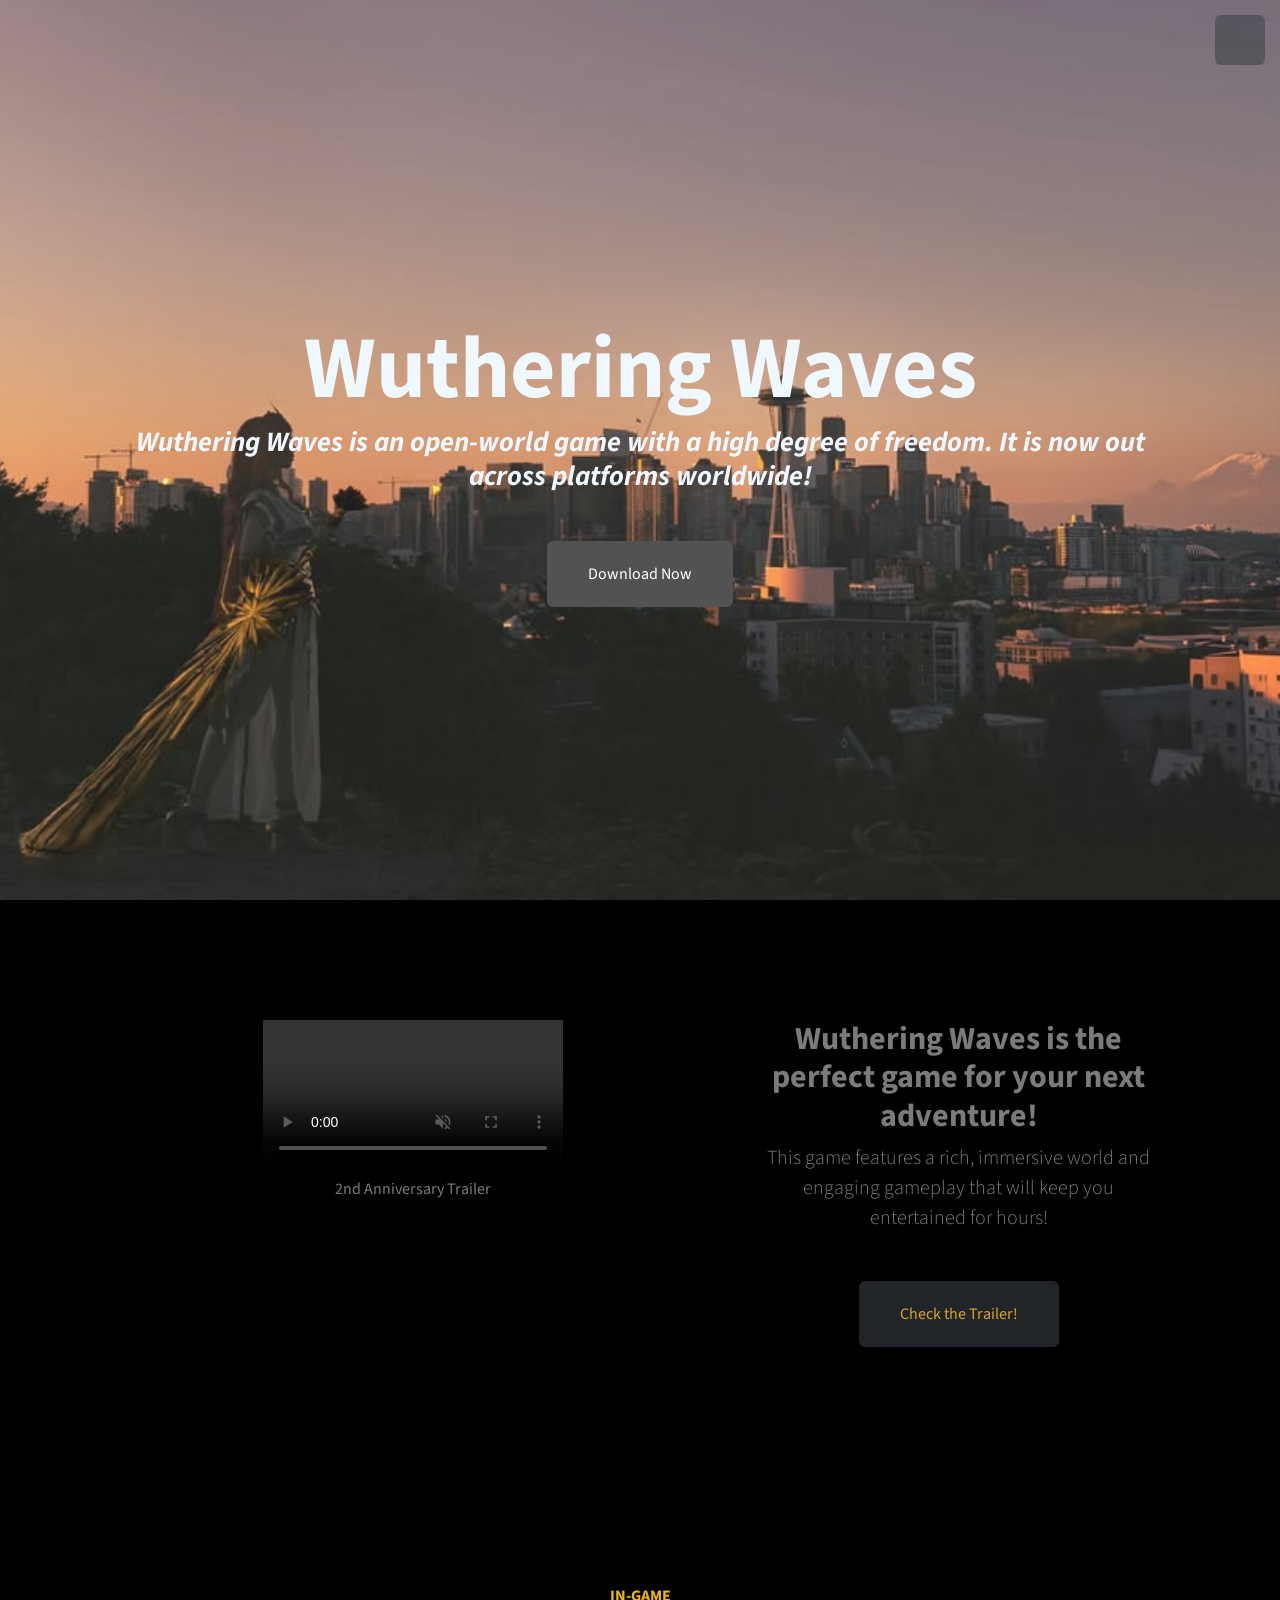
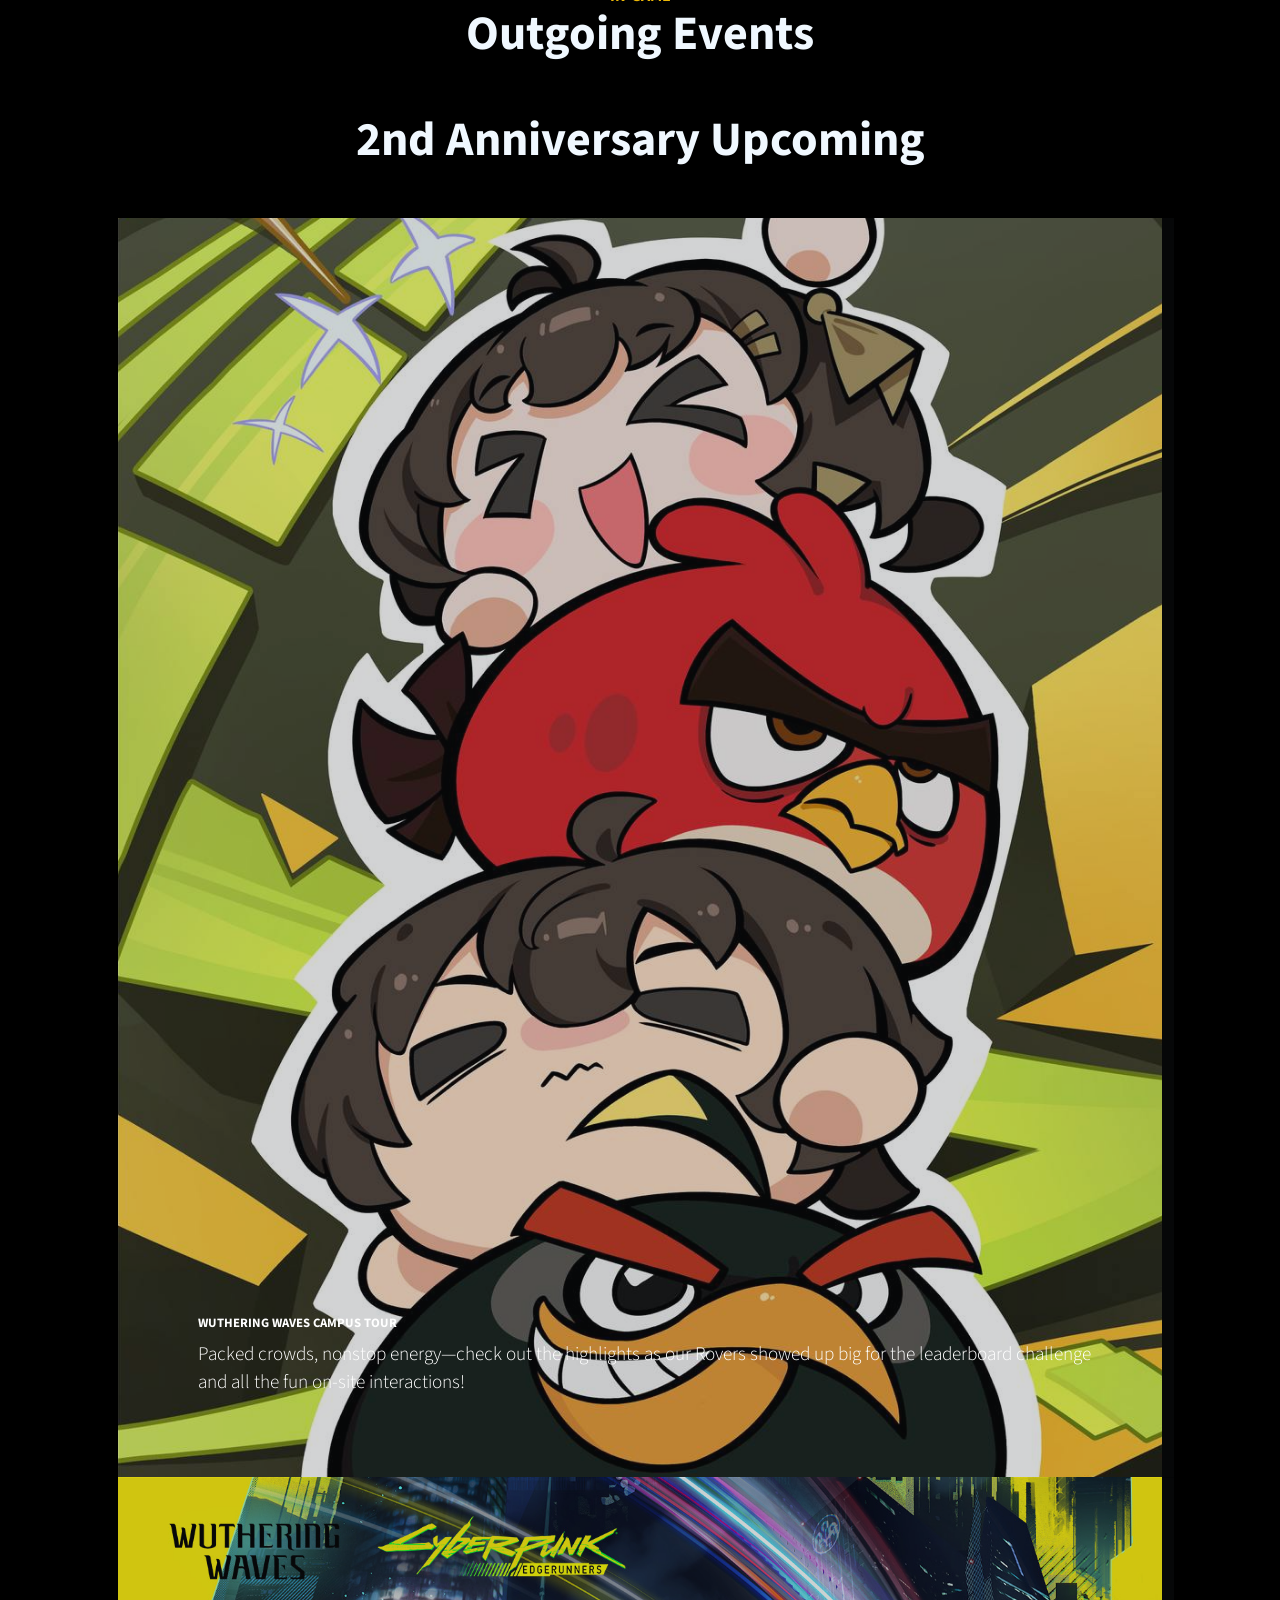
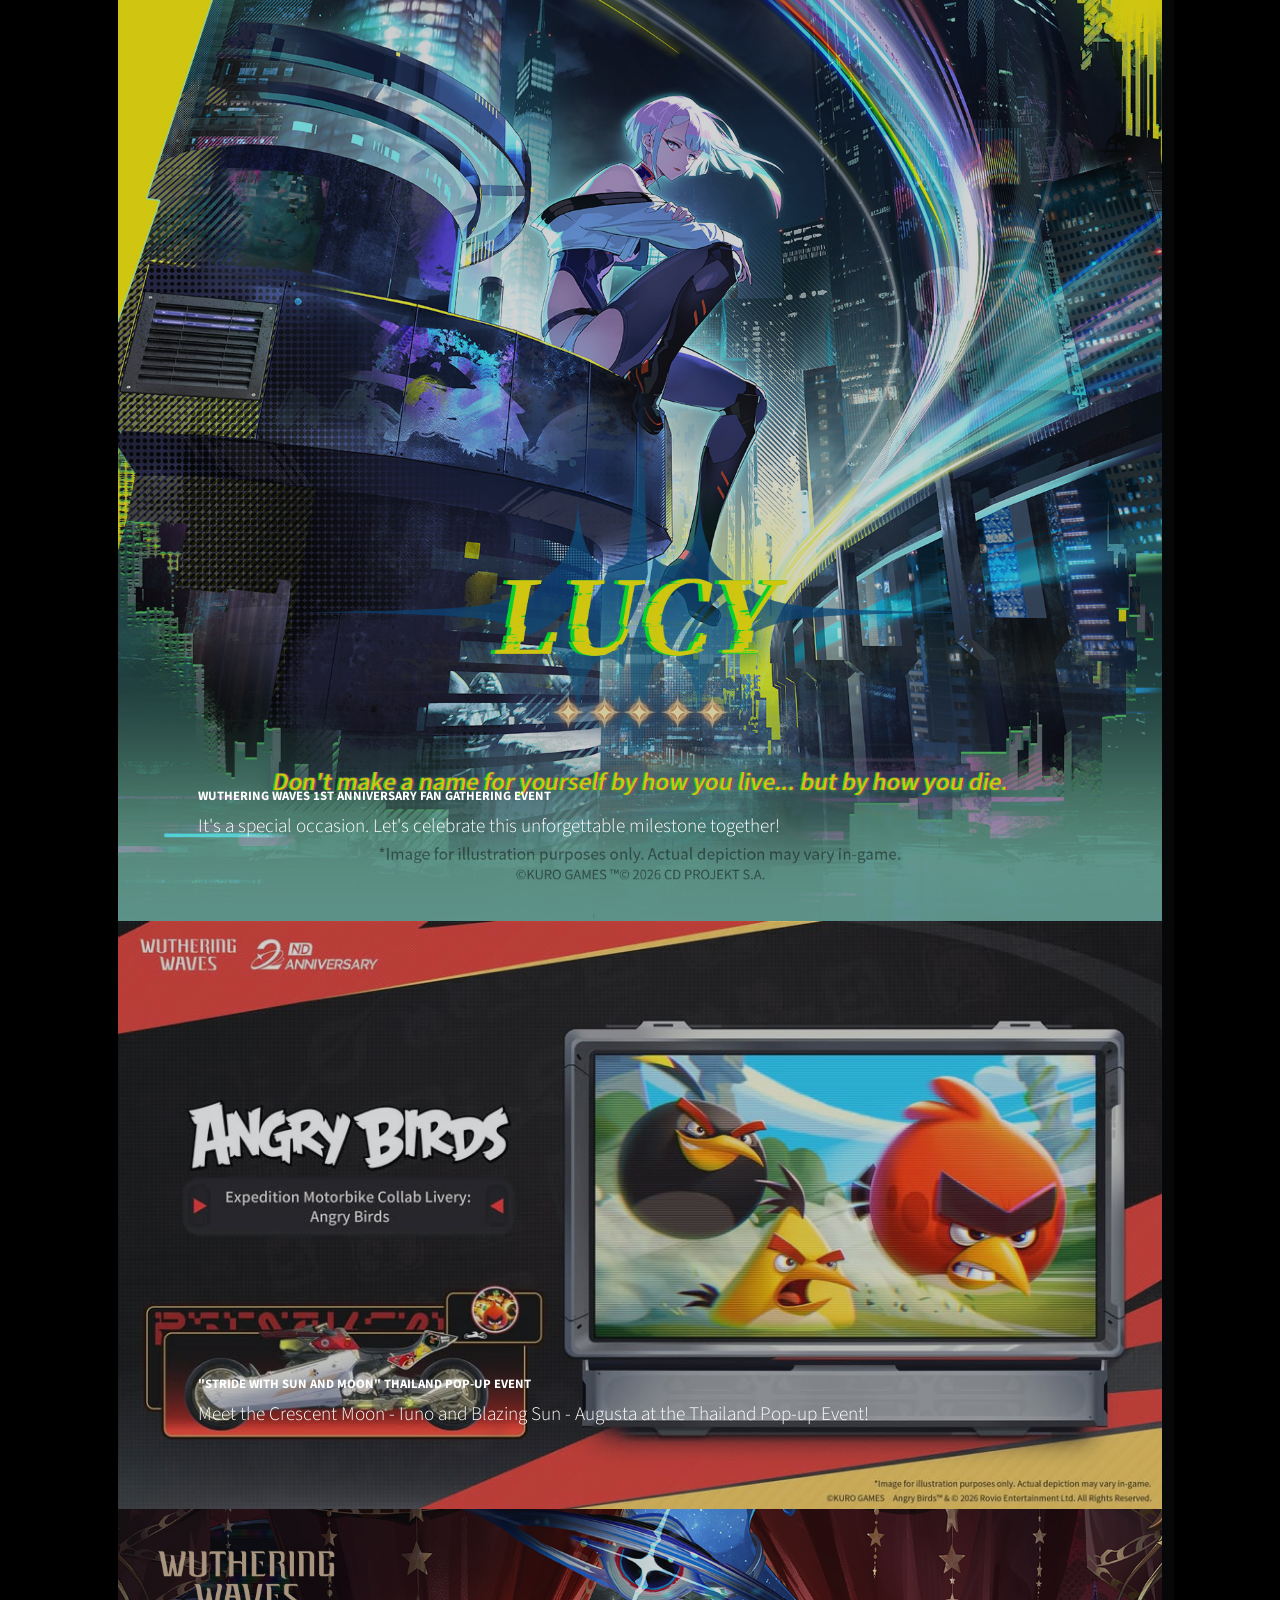
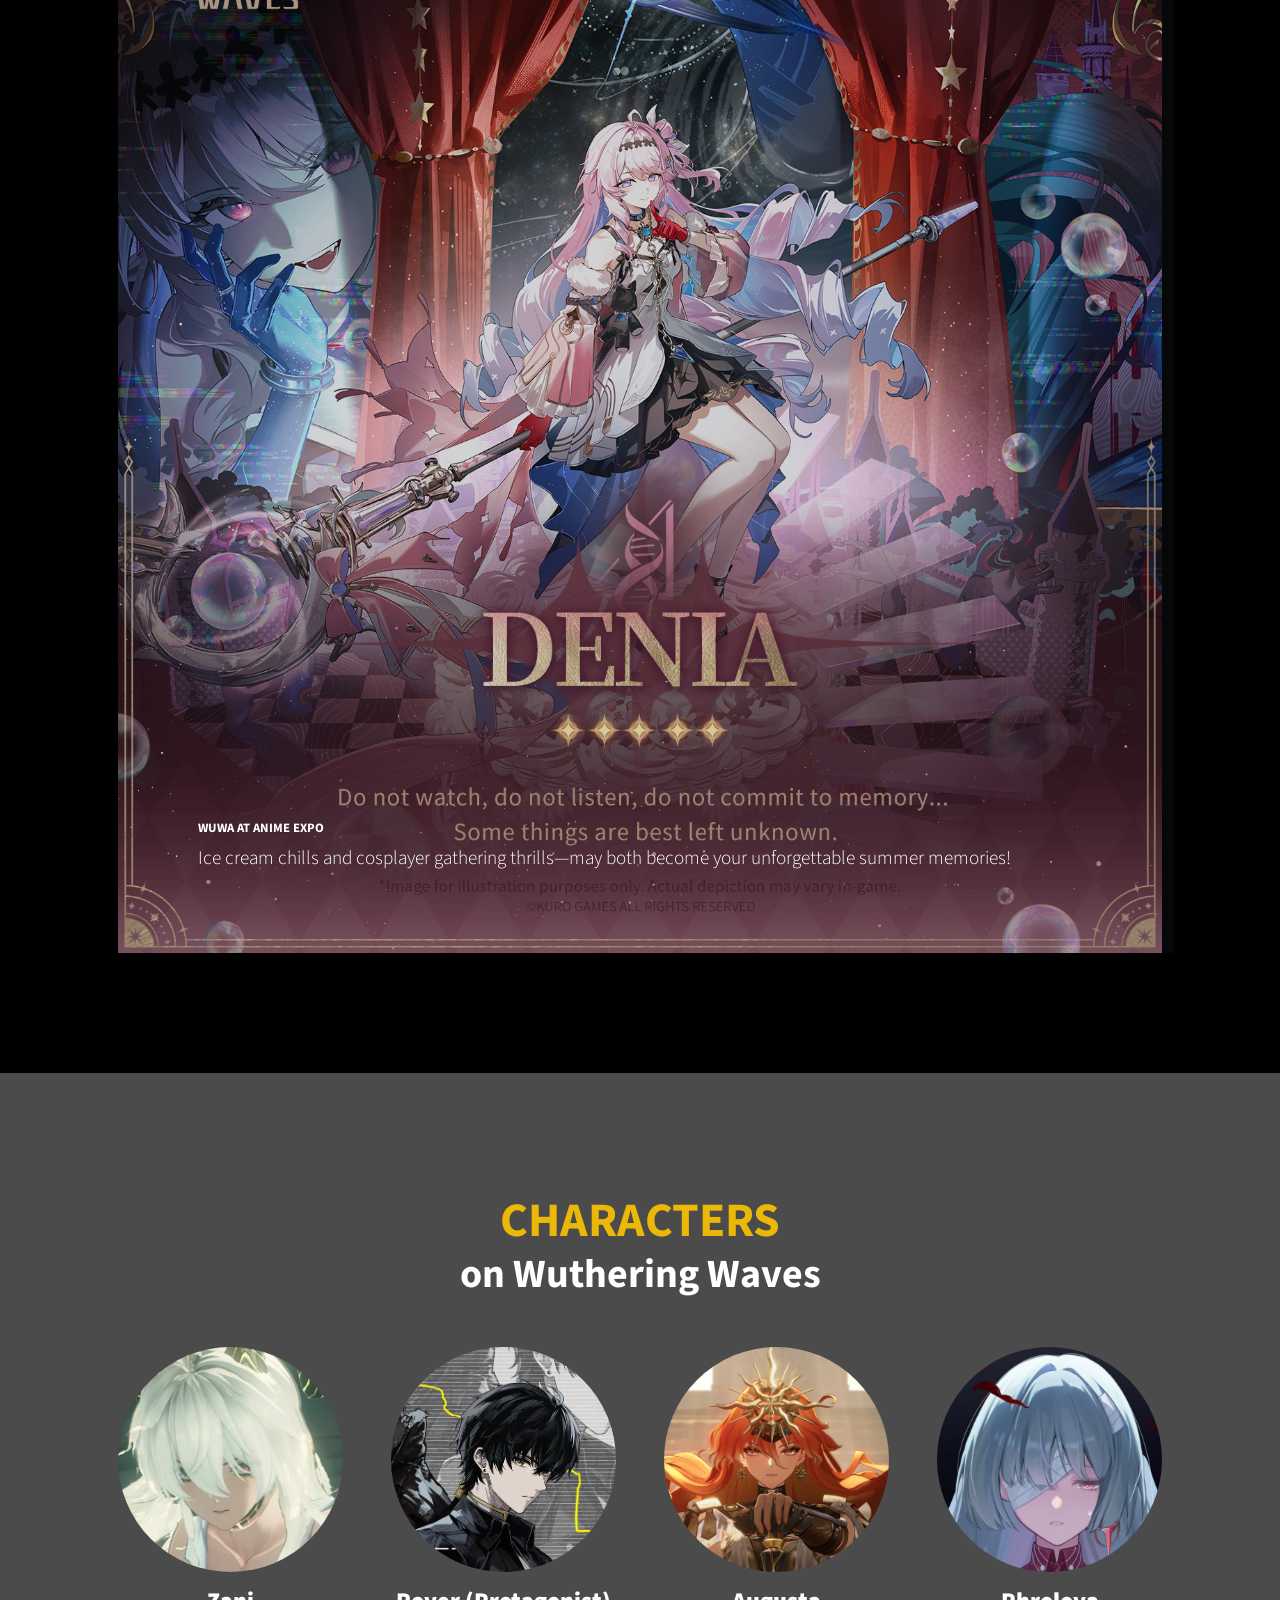
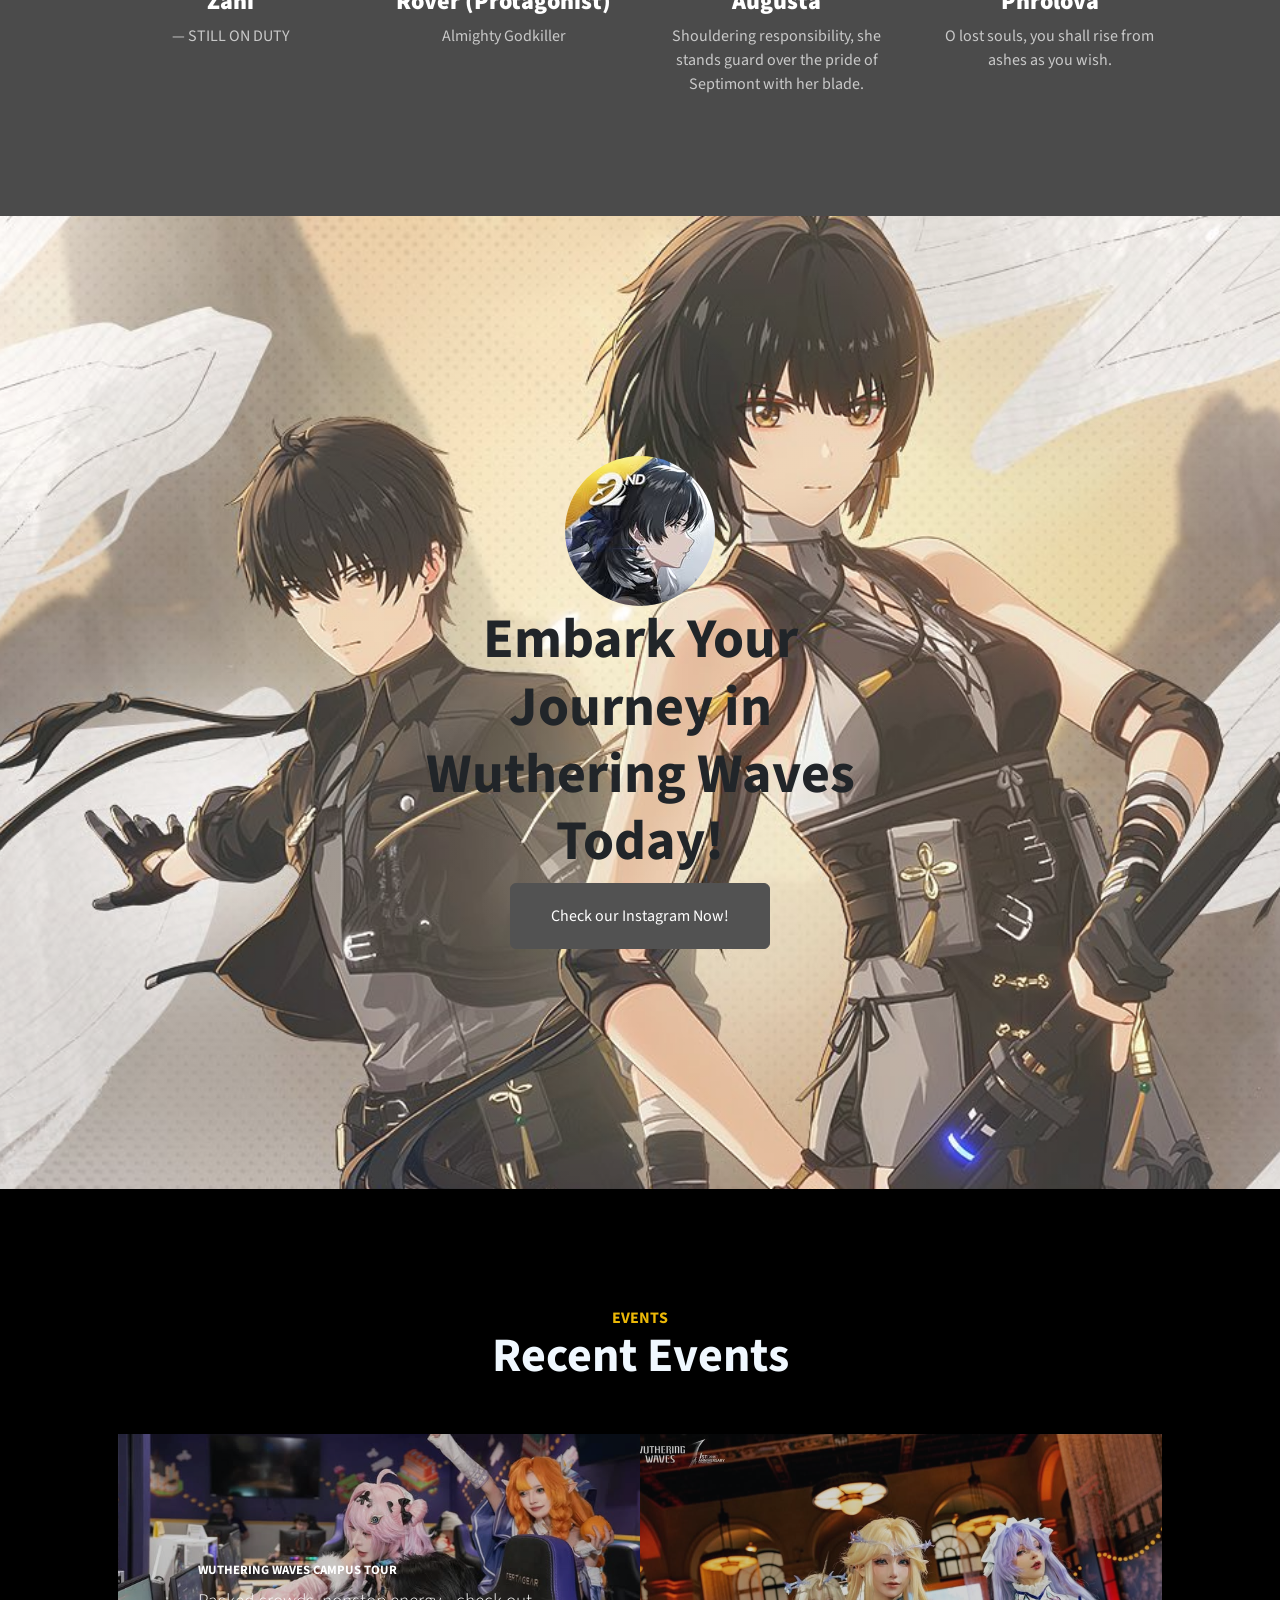
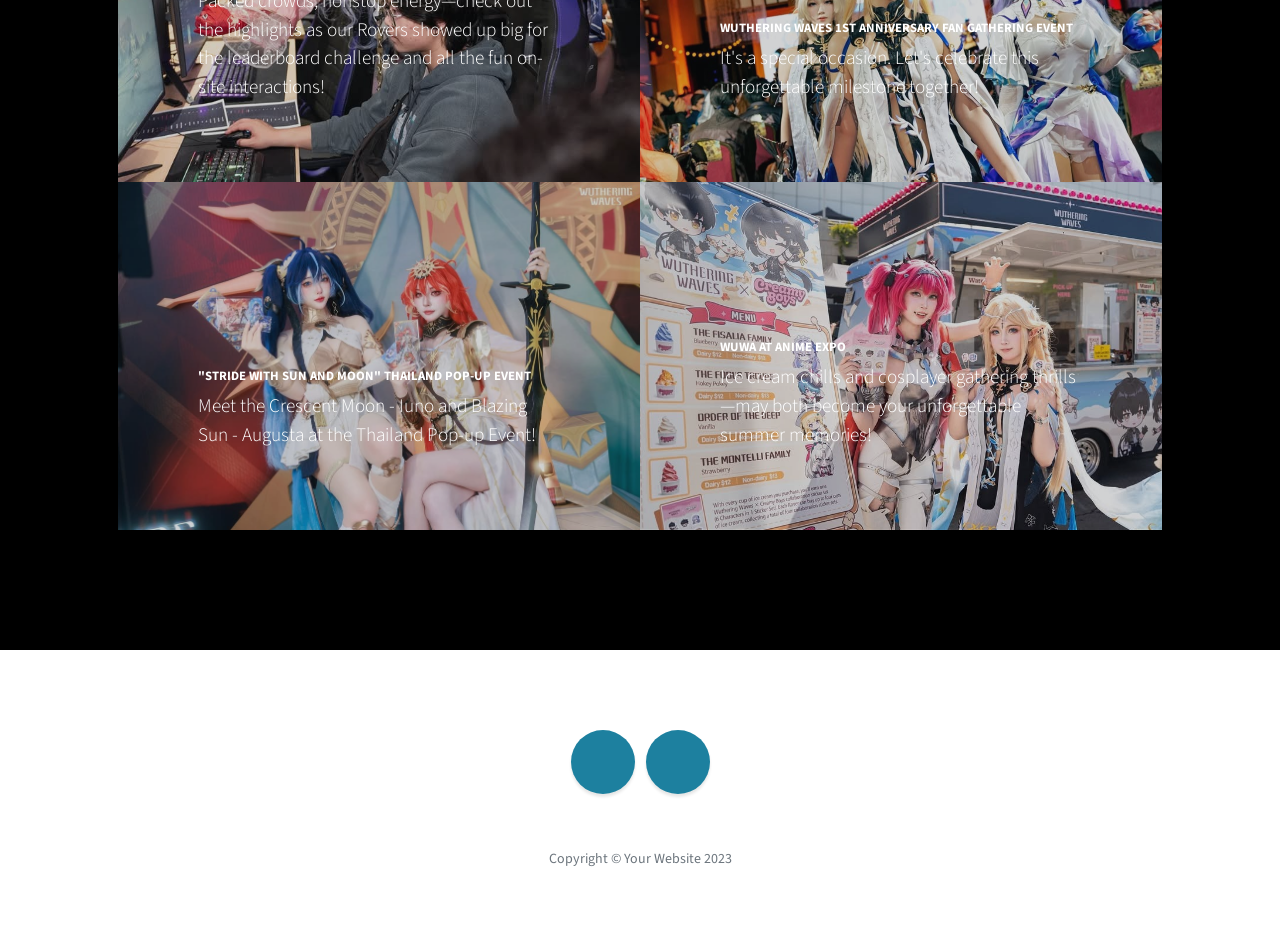
==== 5026241130.html @ b24f81ef "ETS" ====
<!DOCTYPE html>
<html lang="en">

<head>
    <meta charset="utf-8" />
    <meta name="viewport" content="width=device-width, initial-scale=1, shrink-to-fit=no" />
    <meta name="description" content="" />
    <meta name="author" content="" />
    <title>Wuthering Waves</title>
    <!-- Favicon-->
    <link rel="icon" type="image/x-icon" href="assets/wuwalogo.png" />
    <!-- Font Awesome icons (free version)-->
    <script src="https://use.fontawesome.com/releases/v6.3.0/js/all.js" crossorigin="anonymous"></script>
    <!-- Simple line icons-->
    <link href="https://cdnjs.cloudflare.com/ajax/libs/simple-line-icons/2.5.5/css/simple-line-icons.min.css"
        rel="stylesheet" />
    <!-- Google fonts-->
    <link href="https://fonts.googleapis.com/css?family=Source+Sans+Pro:300,400,700,300italic,400italic,700italic"
        rel="stylesheet" type="text/css" />
    <!-- Core theme CSS (includes Bootstrap)-->
    <link href="css/styles.css" rel="stylesheet" />



    <style>
        .about {
            background-color: black;
            background-size: cover;
            background-position: center;
            color: rgb(123, 123, 123);
        }

        .callout .video {
            position: absolute;
            top: 0;
            left: 0;
            width: 100%;
            height: 100%;
            object-fit: cover;
            z-index: -1;
        }

        .portfolio {
            background-color: #000000;
        }
    </style>
</head>

<body id="page-top">
    <!-- Navigation-->
    <a class="menu-toggle rounded" href="#"><i class="fas fa-bars"></i></a>
    <nav id="sidebar-wrapper">
        <ul class="sidebar-nav">
            <li class="sidebar-brand"><a href="#page-top">Wuthering Waves</a></li>
            <li class="sidebar-nav-item"><a href="#page-top">Home</a></li>
            <li class="sidebar-nav-item"><a href="#about">About</a></li>
            <li class="sidebar-nav-item"><a href="#In-game Events">In-game Events</a></li>
            <li class="sidebar-nav-item"><a href="#services">Features</a></li>
            <li class="sidebar-nav-item"><a href="#portfolio">Events</a></li>
        </ul>
    </nav>
    <!-- Header-->
    <header class="masthead d-flex align-items-center">
        <div class="container px-4 px-lg-5 text-center">
            <img src="" alt="">
            <h1 style="color: aliceblue;" class="mb-1">Wuthering Waves</h1>
            <h3 style="color: aliceblue;" class="mb-5"><em>Wuthering Waves is an open-world game with a high degree of
                    freedom. It is now out across platforms worldwide!</em></h3>
            <a class="btn btn-primary btn-xl"
                href="https://l.instagram.com/?u=https%3A%2F%2Fwutheringwaves.onelink.me%2Fjkoc%2F8ut7eh8n%3Futm_source%3Dig%26utm_medium%3Dsocial%26utm_content%3Dlink_in_bio%26fbclid%3DPAZXh0bgNhZW0CMTEAc3J0YwZhcHBfaWQMMjU2MjgxMDQwNTU4AAGnBydk31xczdR717EZ4qijcas32HeY1B_1ymWIpaMuM-SHBSJW3GdJ2B0hKDo_aem_ad8-l5vXscjBgfx8Y7t6dg&e=AUBuXj905e6LUJ9dcWQ500gN7uJkdTm82kaCDkorhwYMZNV3jaDgmDv_RtRrsZ-RBbnokjOgb_ry3w-u8RTlLiOdqI13VzvwRHk9MPpI3A">Download
                Now</a>
        </div>
    </header>
    <!-- About-->
    <section class="about content-section" id="about">
        <div class="container px-4 px-lg-5 text-center">
            <div class="row gx-4 gx-lg-5 justify-content-center">
                <div class="col-md-7">
                    <video class="img-fluid" src="assets/video/about-video.mp4" controls autoplay loop muted></video>
                    <p>2nd Anniversary Trailer</p>
                </div>
                <div class="col-lg-5">
                    <h2>Wuthering Waves is the perfect game for your next adventure!</h2>
                    <p class="lead mb-5">
                        This game features a rich, immersive world and engaging gameplay that will keep you entertained
                        for hours!
                    </p>
                    <a style="color: goldenrod;" class="btn btn-dark btn-xl"
                        href="https://www.instagram.com/wuthering_waves/reel/DXO4pl8DQo5/">Check the Trailer!</a>
                </div>
                <div></div>
            </div>
        </div>
    </section>
    <!-- Portfolio-->
    <section class="portfolio content-section" id="In-game Events">
        <div class="container px-4 px-lg-5">
            <div class="content-section-heading text-center">
                <h3 class="text-secondary mb-0">In-game</h3>
                <h2 style="color: aliceblue;" class="mb-5">Outgoing Events</h2>

                <h2 style="color: aliceblue;" class="mb-5">2nd Anniversary Upcoming</h2>
            </div>
            <div class="row gy-6">
                <a class="portfolio-item" href="https://www.instagram.com/wuthering_waves/">
                    <div class="caption">
                        <div class="caption-content">
                            <div class="h2">Wuthering Waves Campus Tour</div>
                            <p class="mb-0">Packed crowds, nonstop energy—check out the highlights as our Rovers
                                showed up big for the leaderboard challenge and all the fun on-site interactions!
                            </p>
                        </div>
                    </div>
                    <img class="img-fluid" src="assets/img/portfolio/portfolio-6.jpg" alt="..." />
                </a>

                <a class="portfolio-item" href="https://www.instagram.com/wuthering_waves/">
                    <div class="caption">
                        <div class="caption-content">
                            <div class="h2">Wuthering Waves 1st Anniversary Fan Gathering Event</div>
                            <p class="mb-0">It's a special occasion. Let's celebrate this unforgettable milestone
                                together!</p>
                        </div>
                    </div>
                    <img class="img-fluid" src="assets/img/portfolio/portfolio-7.jpg" alt="..." />
                </a>

                <a class="portfolio-item" href="https://www.instagram.com/wuthering_waves/">
                    <div class="caption">
                        <div class="caption-content">
                            <div class="h2">"Stride with Sun and Moon" Thailand Pop-up Event</div>
                            <p class="mb-0">Meet the Crescent Moon - Iuno and Blazing Sun - Augusta at the Thailand
                                Pop-up Event!</p>
                        </div>
                    </div>
                    <img class="img-fluid" src="assets/img/portfolio/portfolio-8.jpg" alt="..." />
                </a>

                <a class="portfolio-item" href="https://www.instagram.com/wuthering_waves/">
                    <div class="caption">
                        <div class="caption-content">
                            <div class="h2">Wuwa at Anime Expo</div>
                            <p class="mb-0">Ice cream chills and cosplayer gathering thrills—may both become your
                                unforgettable summer memories!</p>
                        </div>
                    </div>
                    <img class="img-fluid" src="assets/img/portfolio/portfolio-9.jpg" alt="..." />
                </a>

            </div>
        </div>
    </section>
    <!-- Services-->
    <section class="content-section bg-primary text-white text-center" id="services">
        <div class="container px-4 px-lg-5">
            <div class="content-section-heading">
                <h2 class="text-secondary mb-0">CHARACTERS</h3>
                    <h1 class="mb-5">on Wuthering Waves
                </h2>
            </div>
            <div class="row gx-4 gx-lg-5">
                <div class="col-lg-3 col-md-6 mb-5 mb-lg-0">
                    <img src="assets/img/service-1.png" alt="Vast Open World"
                        class="img-fluid rounded-circle mx-auto mb-3">
                    <h4><strong>Zani</strong></h4>
                    <p class="text-faded mb-0">— STILL ON DUTY</p>
                </div>
                <div class="col-lg-3 col-md-6 mb-5 mb-lg-0">
                    <img src="assets/img/service-2.jpg" alt="Redesigned" class="img-fluid rounded-circle mx-auto mb-3">
                    <h4><strong>Rover (Protagonist)</strong></h4>
                    <p class="text-faded mb-0">Almighty Godkiller</p>
                </div>
                <div class="col-lg-3 col-md-6 mb-5 mb-md-0">
                    <img src="assets/img/service-3.jpg" alt="Favorited" class="img-fluid rounded-circle mx-auto mb-3">
                    <h4><strong>Augusta</strong></h4>
                    <p class="text-faded mb-0">
                        Shouldering responsibility, she stands guard over the pride of Septimont with her blade.
                    </p>
                </div>
                <div class="col-lg-3 col-md-6">
                    <img src="assets/img/service-4.jpg" alt="Favorited" class="img-fluid rounded-circle mx-auto mb-3">
                    <h4><strong>Phrolova</strong></h4>
                    <p class="text-faded mb-0">O lost souls, you shall rise from ashes as you wish.</p>
                </div>
            </div>
        </div>
    </section>
    <!-- Callout-->
    <section class="callout">
        <div class="container px-4 px-lg-5 text-center">
            <div class="row-8 gx-4 gx-lg-5 justify-content-center">
                <img class="img-fluid rounded-circle" src="assets\img\wuwalogo.png" alt="">

                <h2 class="mx-auto">
                    Embark Your Journey in Wuthering Waves Today!
                </h2>
                <a class="btn btn-primary btn-xl" href="https://www.instagram.com/wuthering_waves/">Check our Instagram
                    Now!</a>
            </div>

        </div>
    </section>
    <!-- Portfolio-->
    <section class="portfolio content-section" id="portfolio">
        <div class="container px-4 px-lg-5">
            <div class="content-section-heading text-center">
                <h3 class="text-secondary mb-0">EVENTs</h3>
                <h2 style="color: aliceblue;" class="mb-5">Recent Events</h2>
            </div>
            <div class="row gx-0">
                <div class="col-lg-6">
                    <a class="portfolio-item" href="#!">
                        <div class="caption">
                            <div class="caption-content">
                                <div class="h2">Wuthering Waves Campus Tour</div>
                                <p class="mb-0">Packed crowds, nonstop energy—check out the highlights as our Rovers
                                    showed up big for the leaderboard challenge and all the fun on-site interactions!
                                </p>
                            </div>
                        </div>
                        <img class="img-fluid" src="assets/img/portfolio/portfolio-5.jpg" alt="..." />
                    </a>
                </div>
                <div class="col-lg-6">
                    <a class="portfolio-item" href="#!">
                        <div class="caption">
                            <div class="caption-content">
                                <div class="h2">Wuthering Waves 1st Anniversary Fan Gathering Event</div>
                                <p class="mb-0">It's a special occasion. Let's celebrate this unforgettable milestone
                                    together!</p>
                            </div>
                        </div>
                        <img class="img-fluid" src="assets/img/portfolio/portfolio-2.jpg" alt="..." />
                    </a>
                </div>
                <div class="col-lg-6">
                    <a class="portfolio-item" href="#!">
                        <div class="caption">
                            <div class="caption-content">
                                <div class="h2">"Stride with Sun and Moon" Thailand Pop-up Event</div>
                                <p class="mb-0">Meet the Crescent Moon - Iuno and Blazing Sun - Augusta at the Thailand
                                    Pop-up Event!</p>
                            </div>
                        </div>
                        <img class="img-fluid" src="assets/img/portfolio/portfolio-3.jpg" alt="..." />
                    </a>
                </div>
                <div class="col-lg-6">
                    <a class="portfolio-item" href="#!">
                        <div class="caption">
                            <div class="caption-content">
                                <div class="h2">Wuwa at Anime Expo</div>
                                <p class="mb-0">Ice cream chills and cosplayer gathering thrills—may both become your
                                    unforgettable summer memories!</p>
                            </div>
                        </div>
                        <img class="img-fluid" src="assets/img/portfolio/portfolio-4.jpg" alt="..." />
                    </a>
                </div>
            </div>
        </div>
    </section>

    <!-- Footer-->
    <footer class="footer text-center">
        <div class="container px-4 px-lg-5">
            <ul class="list-inline mb-5">
                <li class="list-inline-item">
                    <a class="social-link rounded-circle text-white mr-3" href="#!"><i
                            class="icon-social-youtube"></i></a>
                </li>
                <li class="list-inline-item">
                    <a class="social-link rounded-circle text-white mr-3" href="#!"><i
                            class="icon-social-instagram"></i></a>
                </li>
            </ul>
            <p class="text-muted small mb-0">Copyright &copy; Your Website 2023</p>
        </div>
    </footer>
    <!-- Scroll to Top Button-->
    <a class="scroll-to-top rounded" href="#page-top"><i class="fas fa-angle-up"></i></a>
    <!-- Bootstrap core JS-->
    <script src="https://cdn.jsdelivr.net/npm/bootstrap@5.2.3/dist/js/bootstrap.bundle.min.js"></script>
    <!-- Core theme JS-->
    <script src="js/scripts.js"></script>
</body>

</html>
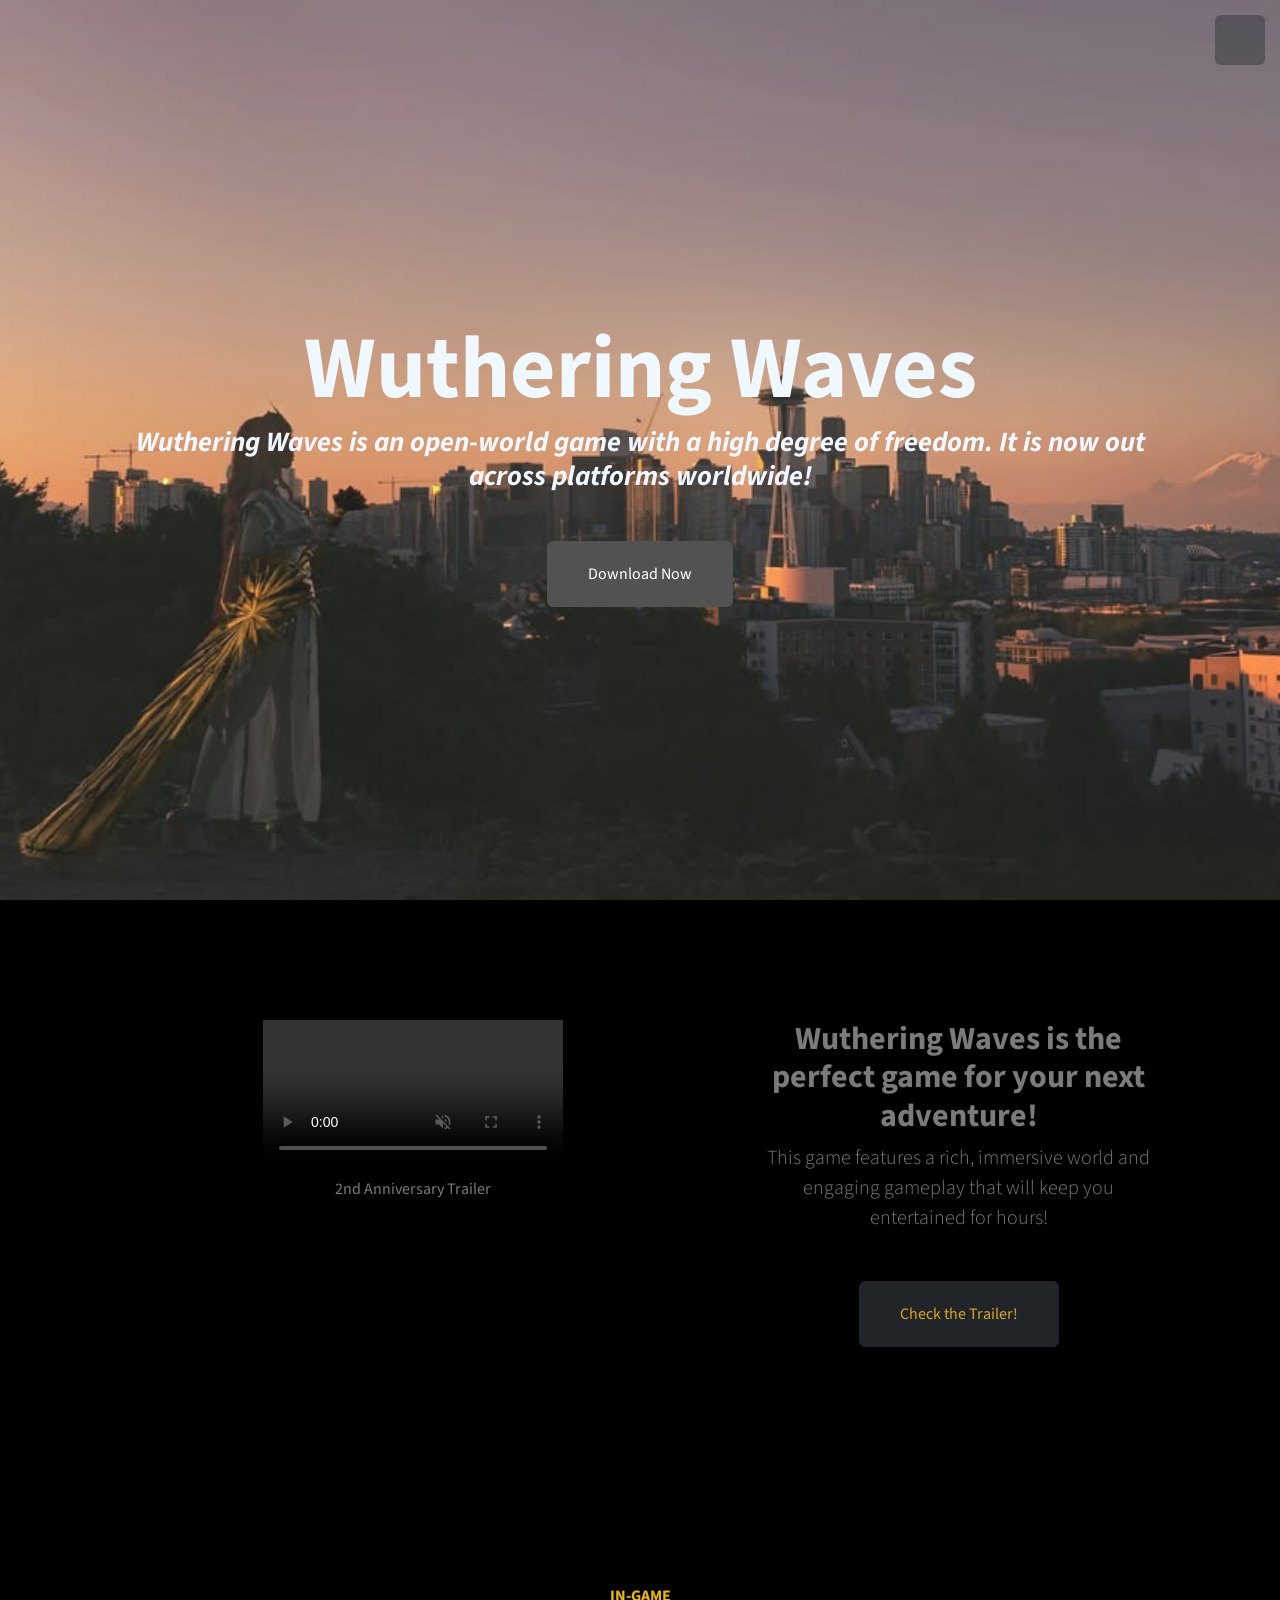
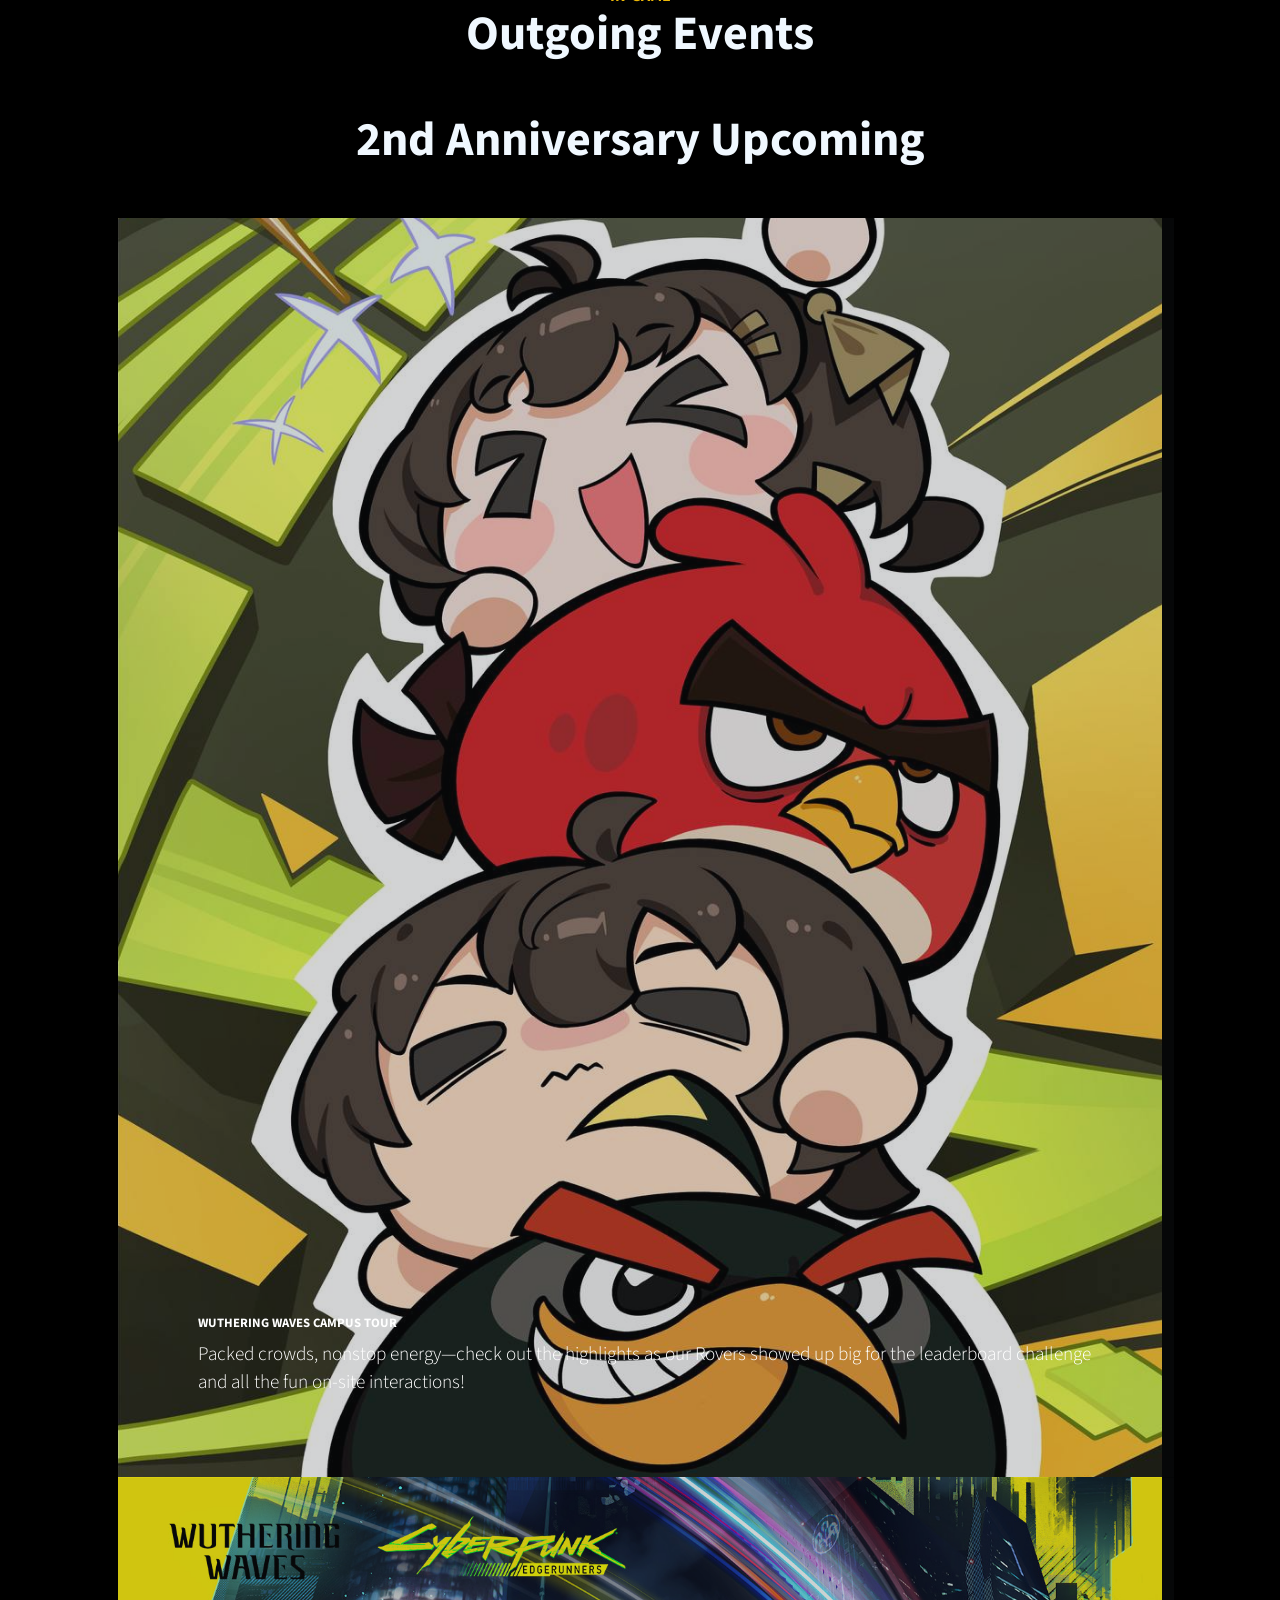
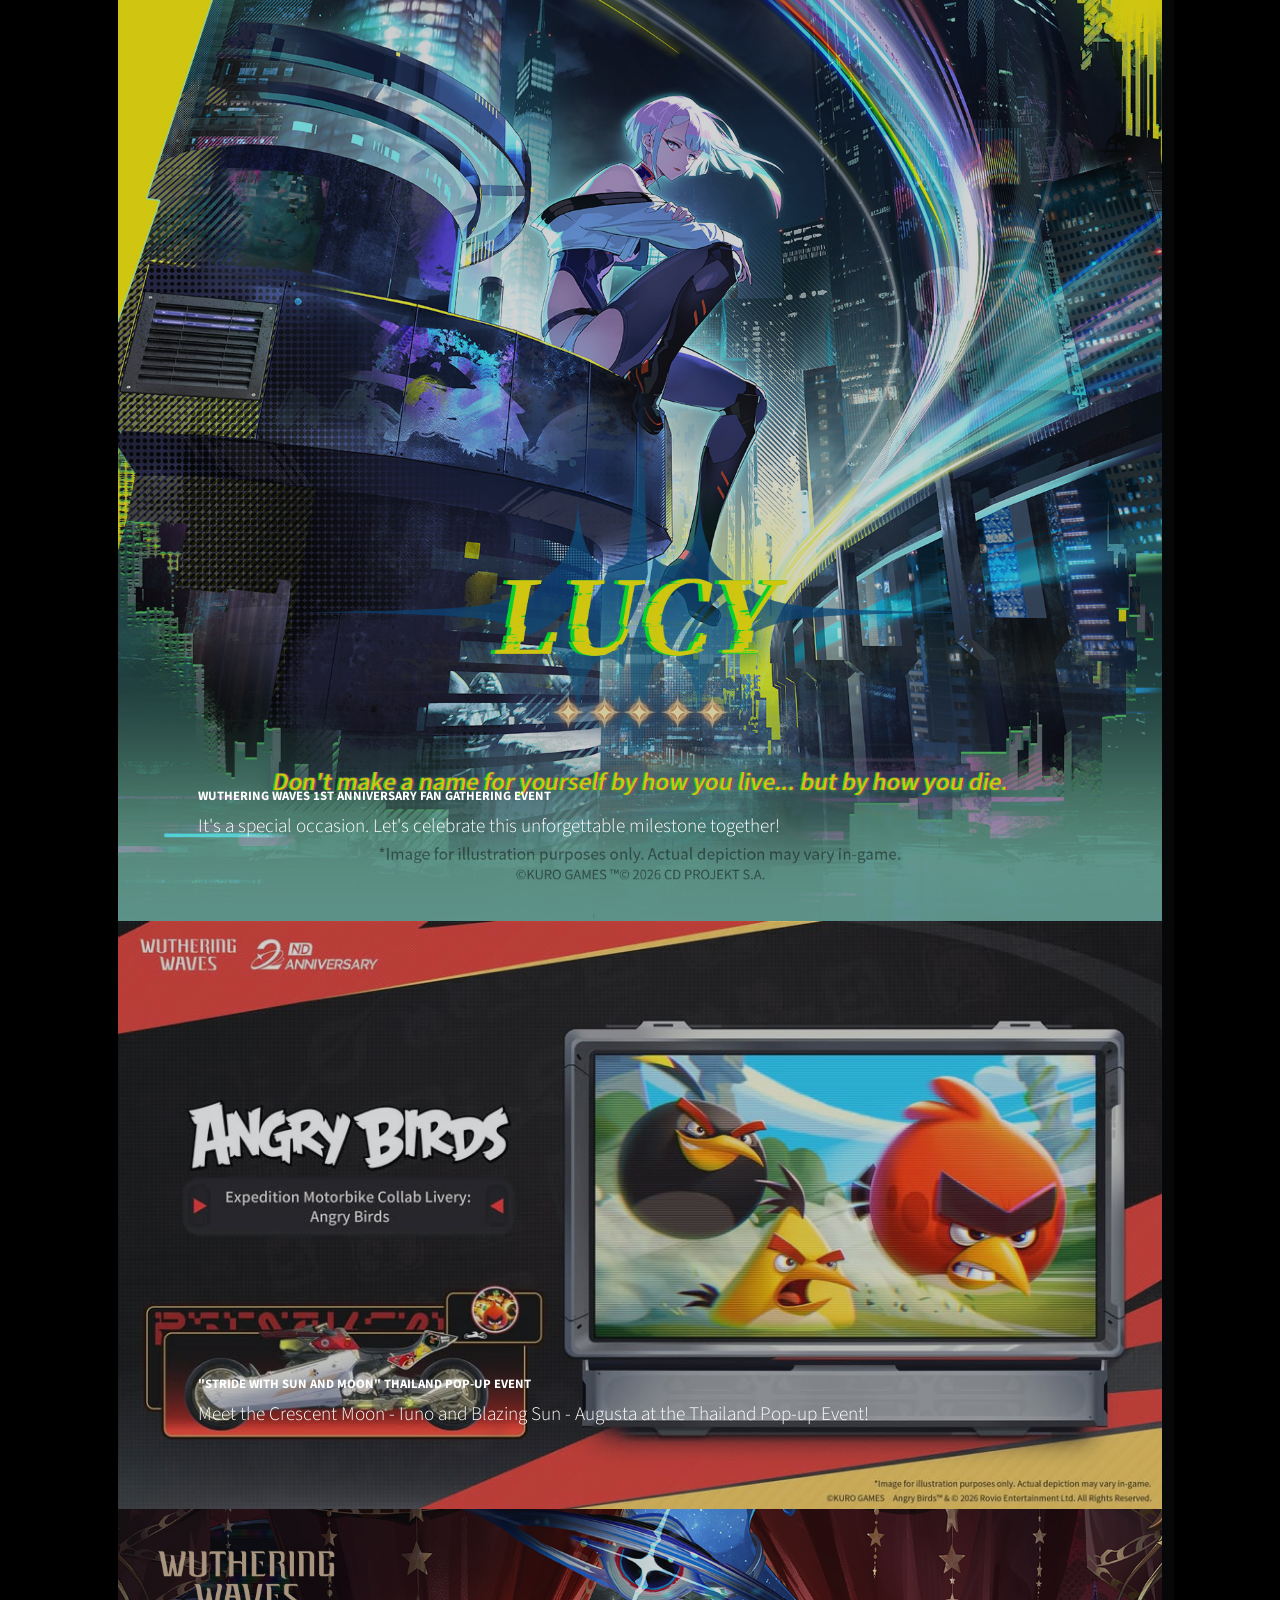
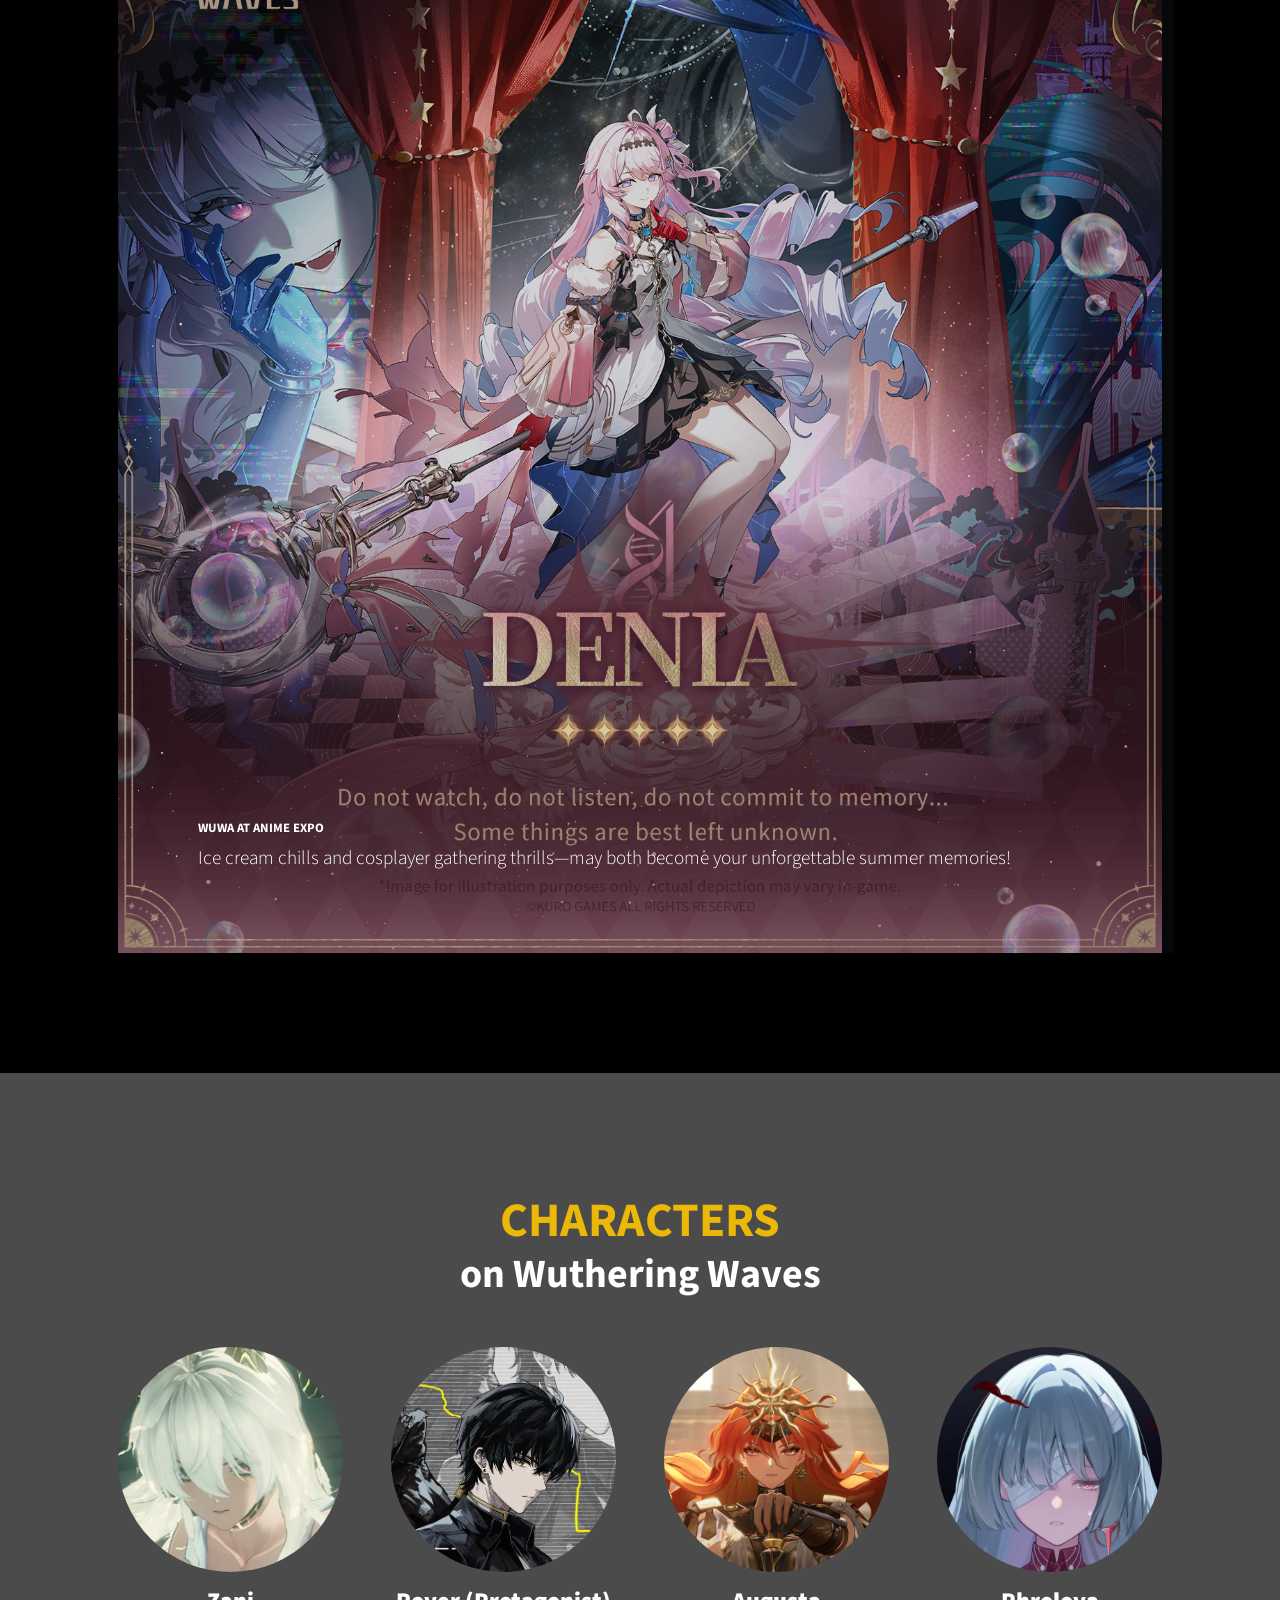
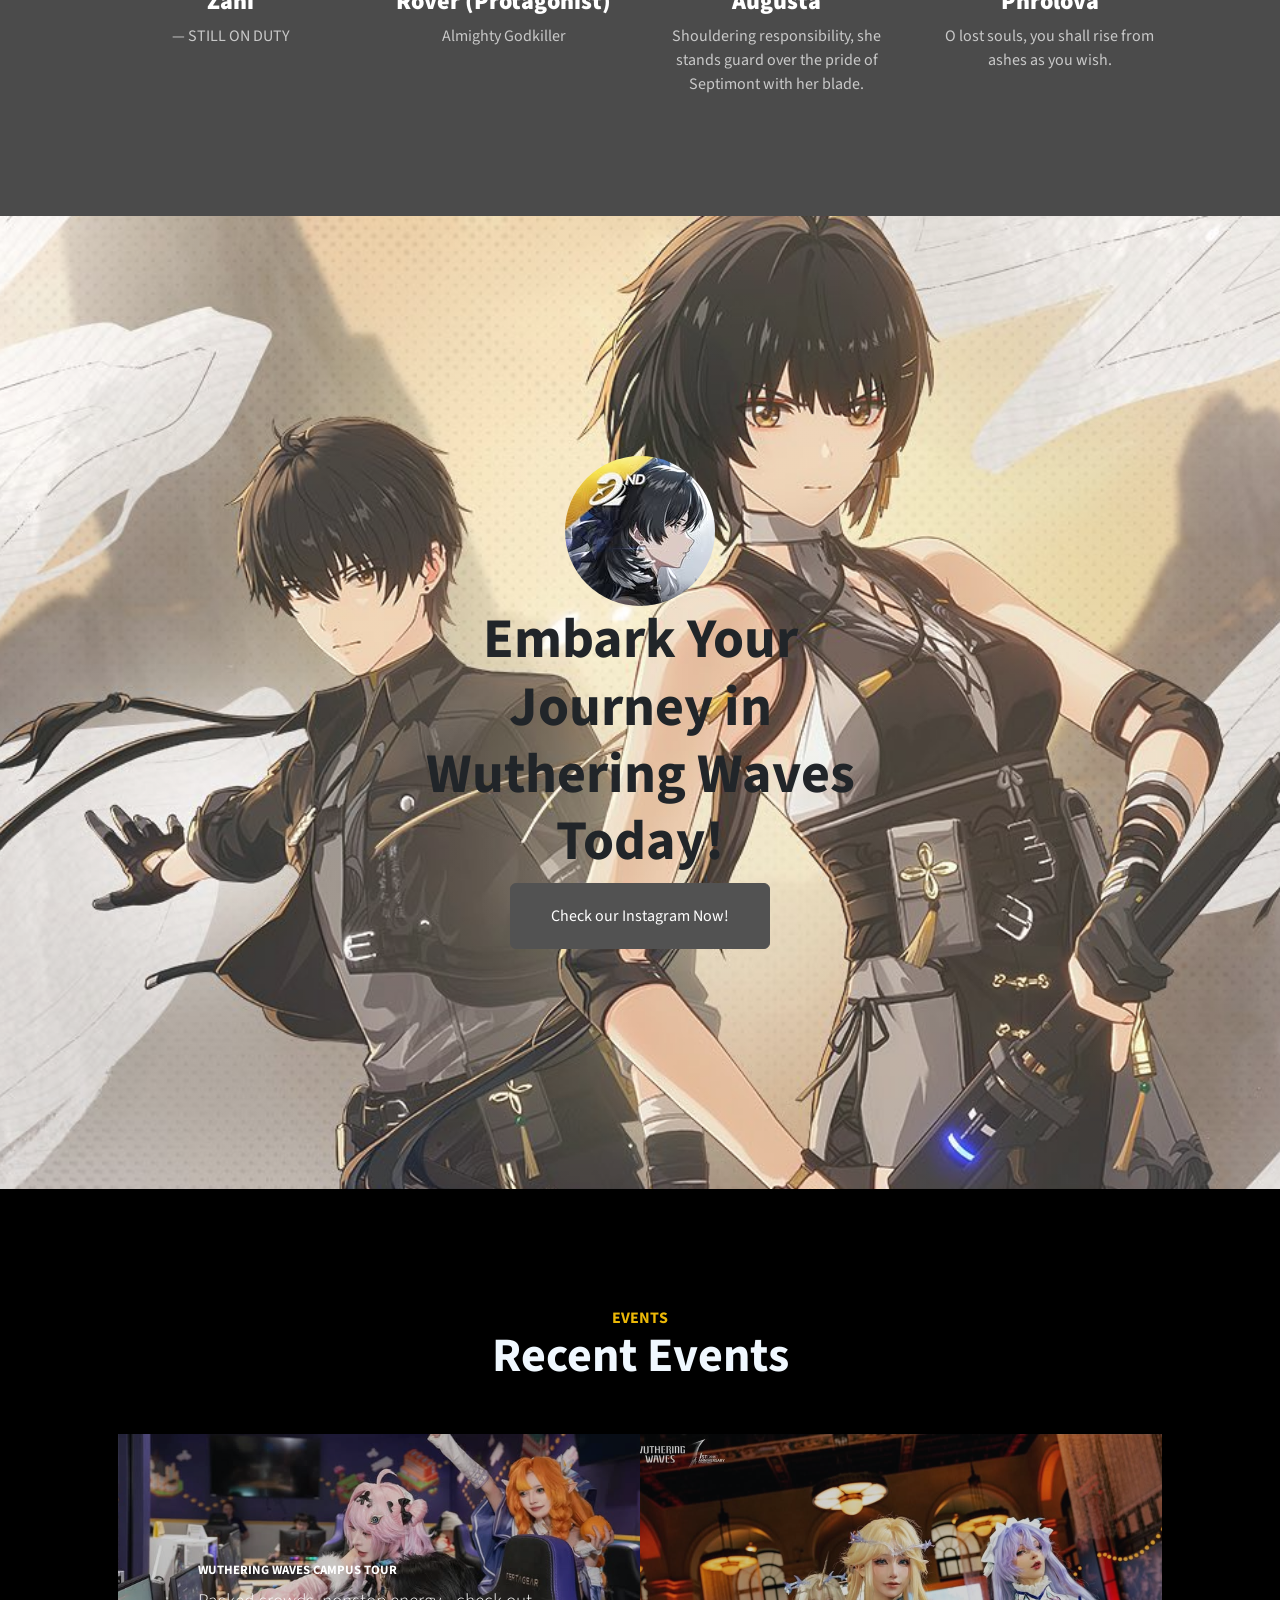
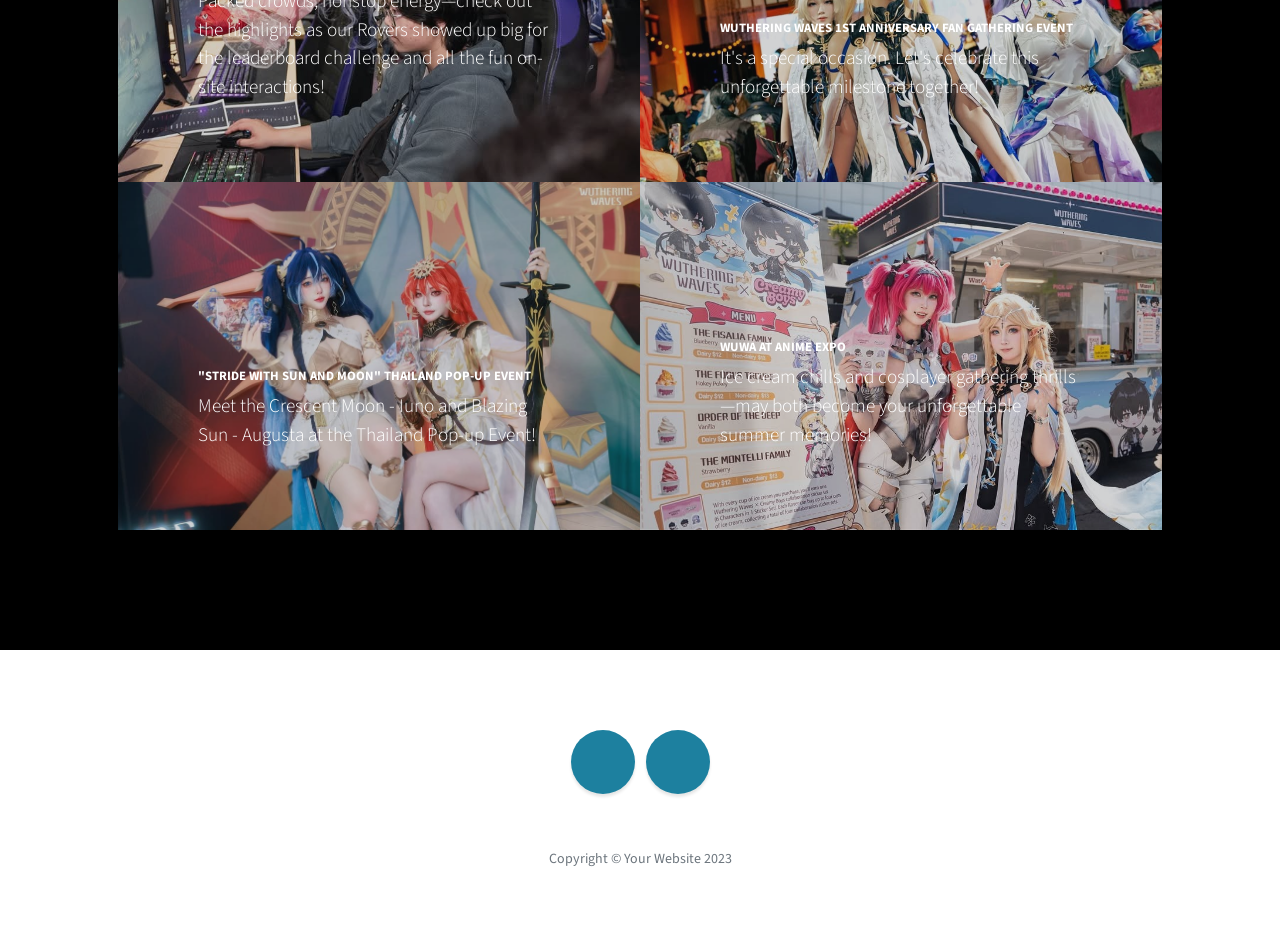
==== commit c93bd180: "ETS 2026" ====
--- a/5026241130.html
+++ b/5026241130.html
@@ -27,7 +27,7 @@
             background-color: black;
             background-size: cover;
             background-position: center;
-            color: rgb(123, 123, 123);
+            color: rgb(123, 123, 124);
         }
 
         .callout .video {
